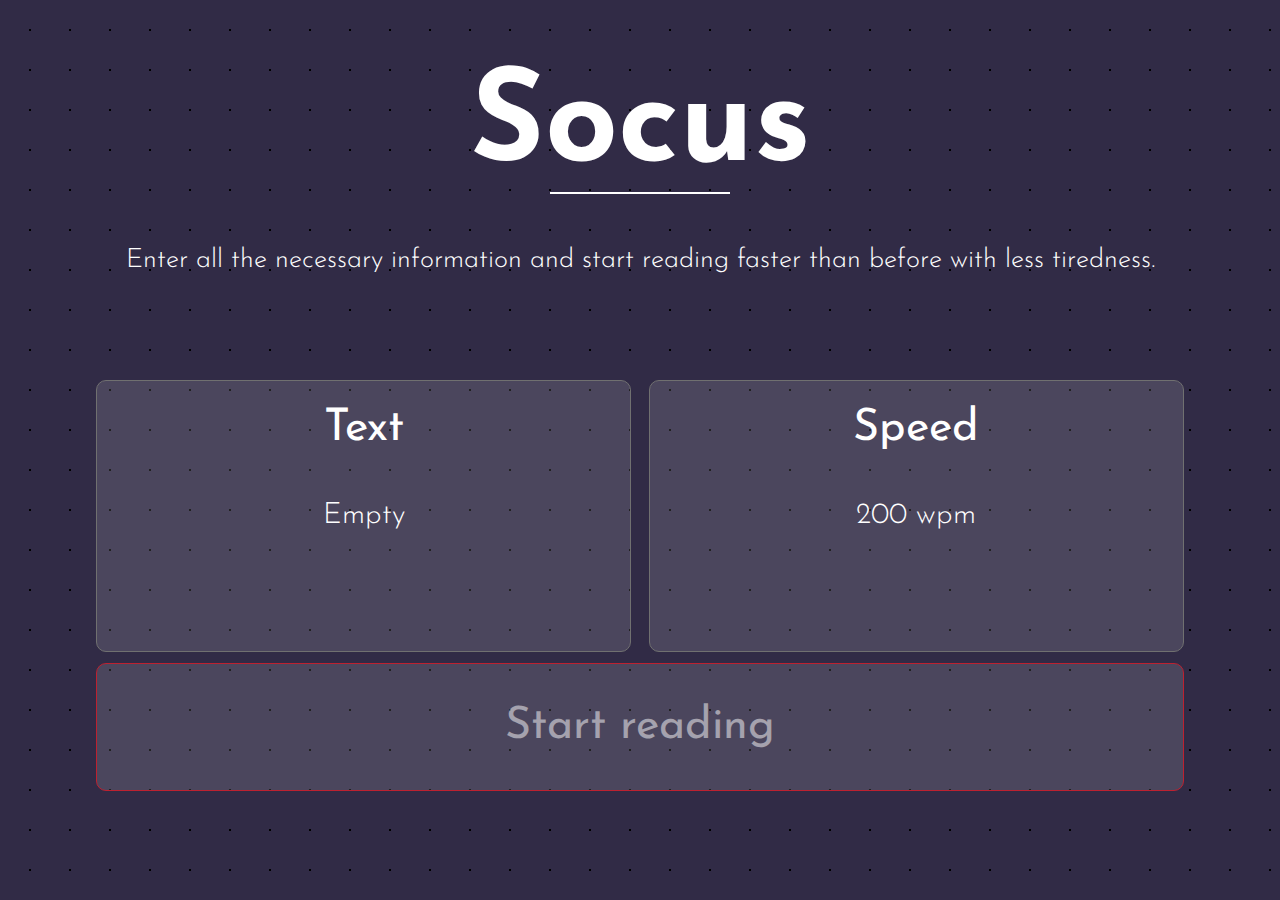
==== src/homepage.html @ 612769eb "Aggiunto popup per aggiungere il testo da leggere + Aggiustamenti minori (cambio colore pulsante se " ====
<!DOCTYPE html>
<html lang="it">
    <head>
        <link rel="shortcut icon" type="image/png" href="../img/socus-logo-purple.png" />
        <title>Socus</title>

        <meta charset="utf-8" />
        <meta name="viewport" content="width=device-width, initial-scale=1.0" />

        <link rel="stylesheet" type="text/css" href="styles/universal.css" />
        <link rel="stylesheet" type="text/css" href="styles/homepage.css" />
        <link rel="preconnect" href="https://fonts.googleapis.com" />
        <link rel="preconnect" href="https://fonts.gstatic.com" crossorigin />
        <link href="https://fonts.googleapis.com/css2?family=Josefin+Sans:wght@100;300;400;700&display=swap" rel="stylesheet" />
    </head>

    <body>
        <span id="title">Socus</span>
        <hr />
        <div id="description">Enter all the necessary information and start reading faster than before with less tiredness.</div>

        <div id="container-buttons">
            <div class="side-button">
                <div class="side-button-title">Text</div>
                <div id="text">Empty</div>
            </div>
            <div class="side-button">
                <div class="side-button-title">Speed</div>
                <div id="speed">200 wpm</div>
            </div>
            <div id="submit">Start reading</div>
        </div>

        <div id="input-text">
            <textarea placeholder="Inserisci testo"></textarea>
            <input type="button" id="save-text" class="disabled-button" value="Salva"></input>
        </div>

        <script src="script.js"></script>
    </body>
</html>
---- src/styles/universal.css ----
body {
    margin: 0;
    padding: 0;
    background-color: #312B46;
    background-image: radial-gradient(black 1px, transparent 0);
    background-size: 40px 40px;
    background-position: 10px 10px;
    /*background-repeat: repeat;*/
    font-family: 'Josefin Sans', sans-serif;
    color: white;
}

hr {
    width: 14vmax; /* aumentare - forse-  */
    height: 2px;
    background-color: white;
    margin: 0 auto;
    border: none;
}
---- src/styles/homepage.css ----
#title {
    display: block;
    margin-top: 5vmax;
    font-size: 14vmax;
    font-weight: 700;
    text-align: center;
    /*border-bottom: 1px solid white;*/
}

/* Cambiare unità di misura */
#description {
    display: block;
    width: 85%;
    height: auto;
    margin: 0 auto;
    margin-top: 4vmax;
    font-weight: 300;
    font-size: 3.1vmax;
    line-height: 1.2;
    text-align: center;
}

#container-buttons {
    display: flex;
    width: 85%;
    height: auto;
    margin: 0 auto;
    margin-top: 10vmax;
    flex-direction: row;
    flex-wrap: wrap;
    justify-content: space-between;
    margin-bottom: 3vmax;
}

.side-button {
    display: flex;
    width: 49%;
    height: 30vh;
    background-color: #FFFFFF21;
    border: 1px solid #707070;
    border-radius: 10px;

    font-weight: 300;
    font-size: 2.3vmax;
    justify-content: center;
    align-items: center;
    flex-direction: column;

    cursor: pointer;
    position: relative;
}

.side-button-title {
    font-size: 3.5vmax;
    font-weight: 400;
    position: absolute;
    top: 3vmax;
}

#submit {
    display: flex;
    width: 100%;
    height: 10vh;
    margin-top: 1%;
    background-color: #FFFFFF21;
    border: 1px solid #BD2130;
    border-radius: 10px;
    /*border: 1px solid #11C43B;
    border: 1px solid #1E7E34;*/

    font-weight: 400;
    font-size: 3.5vmax;
    color: #FFFFFF80;
    justify-content: center;
    align-items: center;

    cursor: not-allowed;
    /*cursor: pointer;*/
}

#input-text {
    position: fixed;
    width: 98%;
    height: 98%;
    background-color: white; /* cambiare colore */
    /* add border */
    border-radius: 20px;
    top: -50%;
    left: 50%;
    transform: translate(-50%, -50%);
    z-index: 420;
    transition: all 0.6s ease-in-out;
}

textarea {
    position: absolute;
    resize: none;
    width: 95%;
    height: 85%;
    border: none; /* modificare */
    border-radius: 20px;
	outline: inherit;
    top: 4%;
    left: 0;
    right: 0;
    margin: 0 auto;
}

#save-text {
    position: absolute;
    width: 80%;
    height: 5vmax;
    bottom: 0;
    left: 50%;
    transform: translate(-50%, -50%);

    border-radius: 10px;
    border-radius: 20px;
	outline: inherit;
    font-size: initial;
    color: white;
    transition: all 0.2s ease-in-out; /* or linear */
}

.disabled-button {
    background-color: #BD2130C4;
    border: 1px solid #BD2130;
    cursor: not-allowed;
}

.enabled-button {
    background-color: #28a745c4;
    border: 1px solid #28a745;
    cursor: pointer;
}

.enabled-button:hover {
    background-color: #28a746eb;
}

.enabled-button:active {
    background-color: #28a746;
}

@media (max-width: 991.98px) {
    #title {
        display: block;
        margin-top: 5vmax;
        font-size: 14vmax;
        font-weight: 700;
        text-align: center;
        /*border-bottom: 1px solid white;*/
    }
    
    /* Cambiare unità di misura */
    #description {
        display: block;
        width: 85%;
        height: auto;
        margin: 0 auto;
        margin-top: 4vmax;
        font-weight: 300;
        font-size: 3.1vmax;
        line-height: 1.2;
        text-align: center;
    }
    
    #container-buttons {
        display: flex;
        width: 85%;
        height: auto;
        margin: 0 auto;
        margin-top: 10vmax;
        flex-direction: row;
        flex-wrap: wrap;
        justify-content: space-between;
        margin-bottom: 3vmax;
    }
    
    .side-button {
        display: flex;
        width: 49%;
        height: 30vh;
        background-color: #FFFFFF21;
        border: 1px solid #707070;
        border-radius: 10px;
    
        font-weight: 300;
        font-size: 2.3vmax;
        justify-content: center;
        align-items: center;
        flex-direction: column;
    
        cursor: pointer;
        position: relative;
    }
    
    .side-button-title {
        font-size: 3.5vmax;
        font-weight: 400;
        position: absolute;
        top: 3vmax;
    }
    
    #submit {
        display: flex;
        width: 100%;
        height: 10vh;
        margin-top: 1%;
        background-color: #FFFFFF21;
        border: 1px solid #707070;
        border-radius: 10px;
        /*border: 1px solid #11C43B;
        border: 1px solid #1E7E34;
        border: 1px solid #BD2130;*/
    
        font-weight: 400;
        font-size: 3.5vmax;
        justify-content: center;
        align-items: center;
    
        cursor: pointer;
    }
}

@media (min-width: 1200px) {
    #title {
        font-size: 10vmax;
        /*font-size: 12vmax;*/
    }
  
    #description {
        font-size: 2.1vmax;
    }
  
    .side-button-title {
        top: 2vmax;
    }
  
    #container-buttons {
        margin-top: 8vmax;
        /*margin-top: 9vmax;*/
    }
    
    #submit {
        height: 14vh;
    }
}
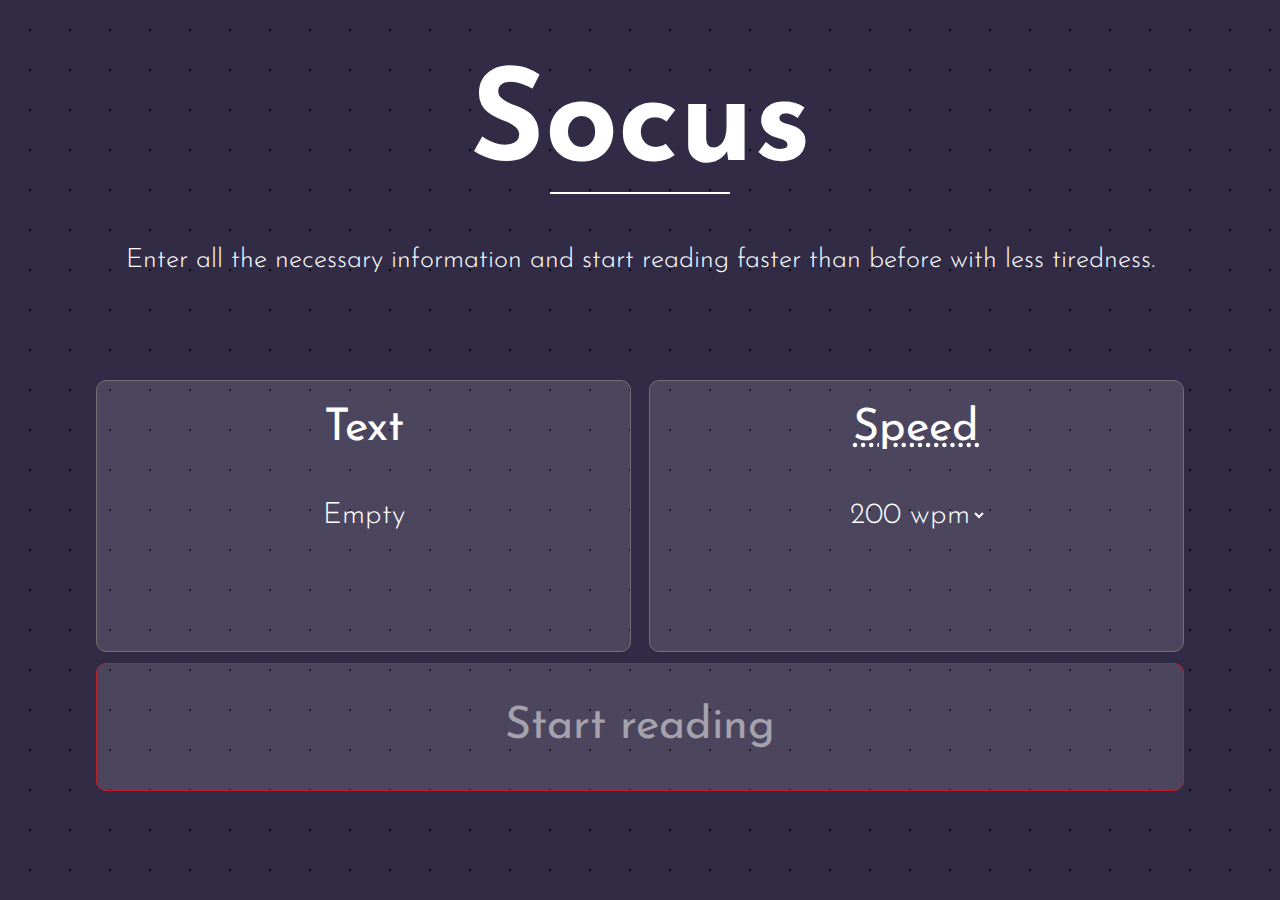
==== commit ed3a8b75: "Homepage finita + Iniziato lato JavaScript riguardante il reader" ====
--- a/src/homepage.html
+++ b/src/homepage.html
@@ -15,6 +15,21 @@
     </head>
 
     <body>
+        <div id="popup" class="input-text-popup">
+            <textarea placeholder="Inserisci testo"></textarea>
+            <div id="input-text-buttons-container">
+                <input type="button" id="save-text" class="disabled-button items-button" value="Save"></input>
+                <input type="button" id="close" class="items-button" value="Close"></input>
+            </div>
+            <div id="confirm-popup" class="input-text-popup">
+                <div id="alert-text"><b>Warning!</b> Unsaved changes will be lose forever.</div>
+                <div id="input-text-buttons-container">
+                    <input type="button" id="cancel" class="items-button" value="Cancel"></input>
+                    <input type="button" id="confirm-close" class="disabled-button items-button" value="Close"></input>
+                </div>
+            </div>
+        </div>
+
         <span id="title">Socus</span>
         <hr />
         <div id="description">Enter all the necessary information and start reading faster than before with less tiredness.</div>
@@ -25,15 +40,16 @@
                 <div id="text">Empty</div>
             </div>
             <div class="side-button">
-                <div class="side-button-title">Speed</div>
-                <div id="speed">200 wpm</div>
+                <div class="side-button-title"><abbr title="World per second">Speed</abbr></div>
+                <select id="speed">
+                    <option value="100">100 wpm</option>
+                    <option value="200" selected="selected">200 wpm</option>
+                    <option value="300">300 wpm</option>
+                    <option value="400">400 wpm</option>
+                    <option value="500">500 wpm</option>
+                </select>
             </div>
-            <div id="submit">Start reading</div>
-        </div>
-
-        <div id="input-text">
-            <textarea placeholder="Inserisci testo"></textarea>
-            <input type="button" id="save-text" class="disabled-button" value="Salva"></input>
+            <div id="submit" class="disabled-button">Start reading</div>
         </div>
 
         <script src="script.js"></script>
--- a/src/styles/universal.css
+++ b/src/styles/universal.css
@@ -16,4 +16,8 @@
     background-color: white;
     margin: 0 auto;
     border: none;
+}
+
+abbr {
+    cursor: help;
 }--- a/src/styles/homepage.css
+++ b/src/styles/homepage.css
@@ -30,6 +30,13 @@
     flex-wrap: wrap;
     justify-content: space-between;
     margin-bottom: 3vmax;
+
+    -webkit-touch-callout: none;
+    -webkit-user-select: none;  
+    -khtml-user-select: none; 
+    -moz-user-select: none;  
+    -ms-user-select: none;    
+    user-select: none;
 }
 
 .side-button {
@@ -57,28 +64,56 @@
     top: 3vmax;
 }
 
+#speed {
+    background-color: transparent;
+    border: none;
+    font-size: 2.3vmax;
+    color: white;
+    font-weight: 300;
+    font-style: normal;
+    font-family: 'Josefin Sans', sans-serif;
+}
+    
+option {
+    font-size: 1.8vmax;
+    background-color: #fff;
+}
+
 #submit {
     display: flex;
     width: 100%;
     height: 10vh;
     margin-top: 1%;
     background-color: #FFFFFF21;
-    border: 1px solid #BD2130;
     border-radius: 10px;
-    /*border: 1px solid #11C43B;
-    border: 1px solid #1E7E34;*/
 
     font-weight: 400;
     font-size: 3.5vmax;
-    color: #FFFFFF80;
     justify-content: center;
     align-items: center;
-
+}
+
+#submit.enabled-button {
+    border: 1px solid #28a745;
+    color:#FFFFFF;
+    cursor: pointer;
+}
+
+#submit.enabled-button:hover, .side-button:hover {
+    background-color: #FFFFFF2E;
+}
+
+#submit.enabled-button:active, .side-button:active {
+    background-color: #FFFFFF40;
+}
+
+#submit.disabled-button {
+    border: 1px solid #BD2130;
+    color:#FFFFFF80;
     cursor: not-allowed;
-    /*cursor: pointer;*/
-}
-
-#input-text {
+}
+
+.input-text-popup {
     position: fixed;
     width: 98%;
     height: 98%;
@@ -106,14 +141,23 @@
     margin: 0 auto;
 }
 
-#save-text {
+#input-text-buttons-container {
     position: absolute;
-    width: 80%;
-    height: 5vmax;
     bottom: 0;
     left: 50%;
     transform: translate(-50%, -50%);
-
+    display: flex;
+    width: 100%;
+    height: auto;
+    justify-content: center;
+    align-items: center;
+    flex-direction: row;
+    flex-wrap: wrap;
+}
+
+.items-button {
+    width: 30%;
+    height: 5vmax;
     border-radius: 10px;
     border-radius: 20px;
 	outline: inherit;
@@ -122,105 +166,126 @@
     transition: all 0.2s ease-in-out; /* or linear */
 }
 
-.disabled-button {
+#save-text.disabled-button {
+    background-color: #28a74594;
+    border: 1px solid #28a745;
+    cursor: not-allowed;
+}
+
+#save-text.enabled-button {
+    background-color: #28a745c4;
+    border: 1px solid #28a745;
+    cursor: pointer;
+}
+
+#save-text.enabled-button:hover {
+    background-color: #28a746eb;
+}
+
+#save-text.enabled-button:active {
+    background-color: #28a746;
+}
+
+#close, #confirm-close {
     background-color: #BD2130C4;
     border: 1px solid #BD2130;
-    cursor: not-allowed;
-}
-
-.enabled-button {
-    background-color: #28a745c4;
-    border: 1px solid #28a745;
-    cursor: pointer;
-}
-
-.enabled-button:hover {
-    background-color: #28a746eb;
-}
-
-.enabled-button:active {
-    background-color: #28a746;
+    cursor: pointer;
+    margin-left: 1%;
+}
+
+#close:hover, #confirm-close:hover {
+    background-color: #BD2130EB;
+}
+
+#close:active, #confirm-close:active {
+    background-color: #BD2130;
+}
+
+#confirm-popup {
+    width: 40%;
+    height: 40%;
+    background-color: #f0f0f0;
+    border: 1px solid #e1e1e1;
+    text-align: center;
+    color: #171717;
+    font-size: 1.3vmax;
+}
+
+#alert-text {
+    margin-top: 15%;
+}
+
+b {
+    display: inline;
+    font-size: 1.4vmax;
+    padding-bottom: 0;
+}
+
+#confirm-close, #cancel {
+    width: 25%;
+    height: 4vmax;
+    cursor: pointer;
+}
+
+#cancel {
+    background-color: #e1e1e1a6;
+    border: 1px solid #ccc;
+    color: #171717;
+}
+
+#cancel:hover {
+    background-color: #e1e1e1d9;
+}
+
+#cancel:active {
+    background-color: #e1e1e1;
 }
 
 @media (max-width: 991.98px) {
     #title {
+        font-size: 14vmax;
+    }
+    
+    #description {
+        font-size: 3.1vmax;
+    }
+    
+    #container-buttons {
+        margin-top: 10vmax;
+    }
+
+    .side-button-title {
+        top: 3vmax;
+    }
+    
+    #submit {
+        height: 10vh;
+    }
+
+    .items-button {
+        border-radius: 10px;
+        font-size: 15px;
+    }
+
+    #confirm-popup {
+        width: 60%;
+        font-size: 1.8vmax;
+    }
+    
+    b {
+        font-size: 2vmax;
         display: block;
-        margin-top: 5vmax;
-        font-size: 14vmax;
-        font-weight: 700;
-        text-align: center;
-        /*border-bottom: 1px solid white;*/
-    }
-    
-    /* Cambiare unità di misura */
-    #description {
-        display: block;
-        width: 85%;
-        height: auto;
-        margin: 0 auto;
-        margin-top: 4vmax;
-        font-weight: 300;
-        font-size: 3.1vmax;
-        line-height: 1.2;
-        text-align: center;
-    }
-    
-    #container-buttons {
-        display: flex;
-        width: 85%;
-        height: auto;
-        margin: 0 auto;
-        margin-top: 10vmax;
-        flex-direction: row;
-        flex-wrap: wrap;
-        justify-content: space-between;
-        margin-bottom: 3vmax;
-    }
-    
-    .side-button {
-        display: flex;
-        width: 49%;
-        height: 30vh;
-        background-color: #FFFFFF21;
-        border: 1px solid #707070;
-        border-radius: 10px;
-    
-        font-weight: 300;
-        font-size: 2.3vmax;
-        justify-content: center;
-        align-items: center;
-        flex-direction: column;
-    
-        cursor: pointer;
-        position: relative;
-    }
-    
-    .side-button-title {
-        font-size: 3.5vmax;
-        font-weight: 400;
-        position: absolute;
-        top: 3vmax;
-    }
-    
-    #submit {
-        display: flex;
-        width: 100%;
-        height: 10vh;
-        margin-top: 1%;
-        background-color: #FFFFFF21;
-        border: 1px solid #707070;
-        border-radius: 10px;
-        /*border: 1px solid #11C43B;
-        border: 1px solid #1E7E34;
-        border: 1px solid #BD2130;*/
-    
-        font-weight: 400;
-        font-size: 3.5vmax;
-        justify-content: center;
-        align-items: center;
-    
-        cursor: pointer;
-    }
+        padding-bottom: 10px;
+    }
+    
+    #confirm-close, #cancel {
+        width: 35%;
+        height: 5vmax;
+    }
+    
+    #alert-text {
+        margin-top: 20%;
+    }    
 }
 
 @media (min-width: 1200px) {
@@ -232,17 +297,45 @@
     #description {
         font-size: 2.1vmax;
     }
+
+    #container-buttons {
+        margin-top: 8vmax;
+        /*margin-top: 9vmax;*/
+    }
   
     .side-button-title {
         top: 2vmax;
     }
-  
-    #container-buttons {
-        margin-top: 8vmax;
-        /*margin-top: 9vmax;*/
-    }
     
     #submit {
         height: 14vh;
     }
-}
+
+    .items-button {
+        border-radius: 20px;
+        font-size: initial;
+    }
+
+
+
+    #confirm-popup {
+        width: 40%;
+        font-size: 1.3vmax;
+    }
+  
+    b {
+        display: inline;
+        font-size: 1.4vmax; 
+        padding-bottom: 0;
+    }
+    
+    #confirm-close, #cancel {
+        width: 25%;
+        height: 4vmax;
+    }
+    
+    #alert-text {
+        margin-top: 15%;
+    }
+
+}
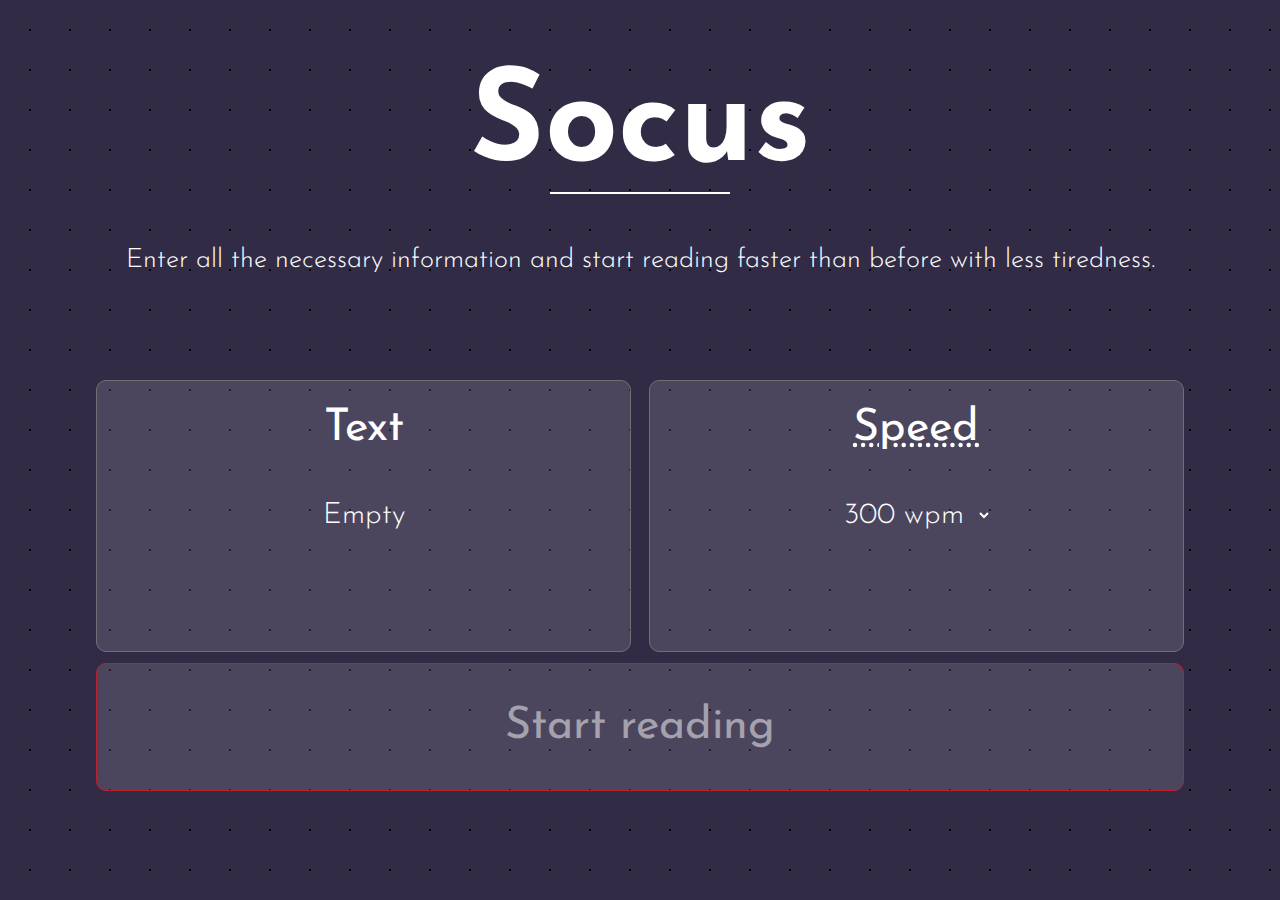
==== commit b1d84d12: "Finito il reader (con aumento graduale della velocità)" ====
--- a/src/homepage.html
+++ b/src/homepage.html
@@ -43,10 +43,15 @@
                 <div class="side-button-title"><abbr title="World per second">Speed</abbr></div>
                 <select id="speed">
                     <option value="100">100 wpm</option>
-                    <option value="200" selected="selected">200 wpm</option>
-                    <option value="300">300 wpm</option>
+                    <option value="200">200 wpm</option>
+                    <option value="300" selected="selected">300 wpm</option>
                     <option value="400">400 wpm</option>
                     <option value="500">500 wpm</option>
+                    <option value="600">600 wpm</option>
+                    <option value="700">700 wpm</option>
+                    <option value="800">800 wpm</option>
+                    <option value="900">900 wpm</option>
+                    <option value="1000">1000 wpm</option>
                 </select>
             </div>
             <div id="submit" class="disabled-button">Start reading</div>
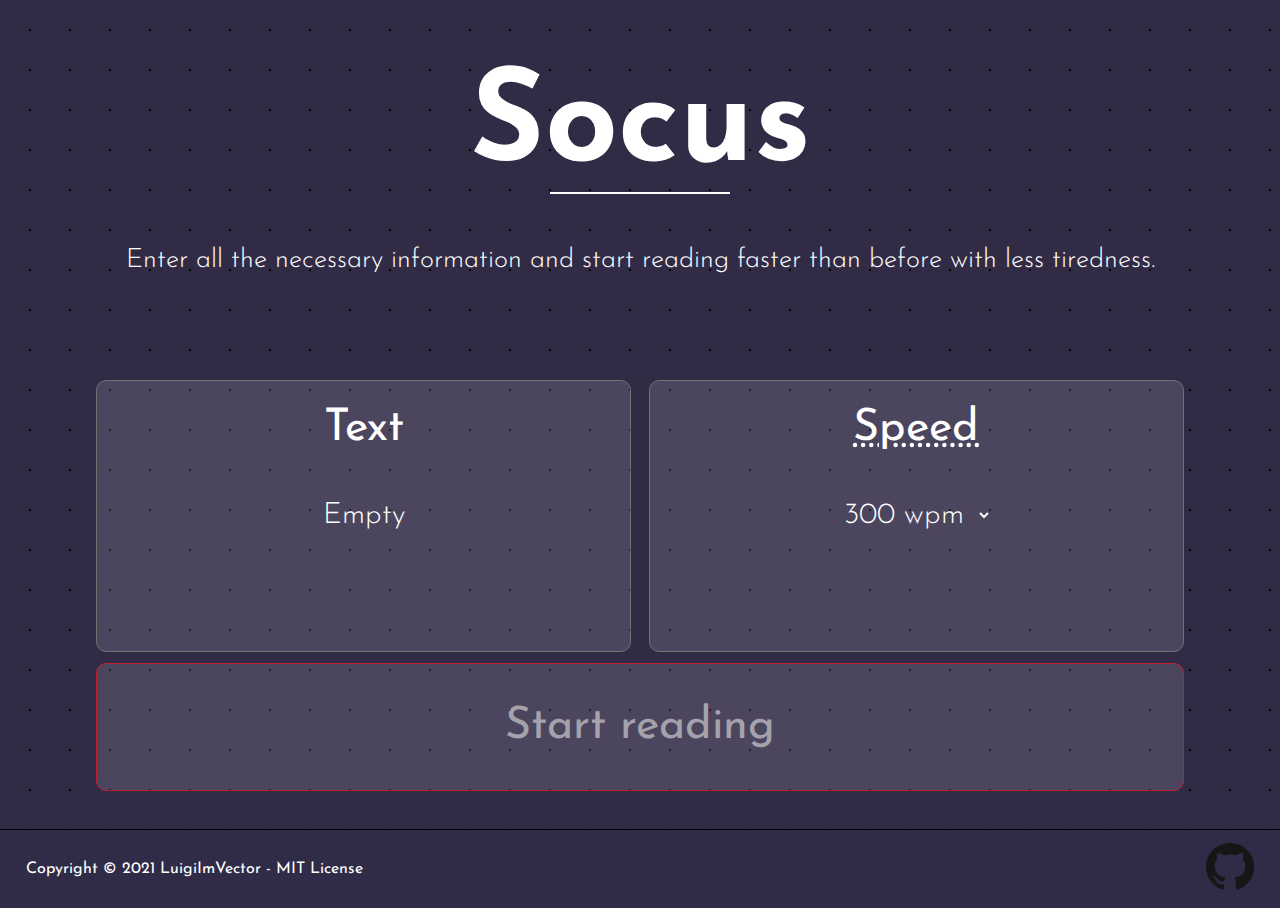
==== commit 3edda733: "Added footer and redirect button when reading is finished" ====
--- a/src/homepage.html
+++ b/src/homepage.html
@@ -1,11 +1,13 @@
 <!DOCTYPE html>
 <html lang="it">
     <head>
-        <link rel="shortcut icon" type="image/png" href="../img/socus-logo-purple.png" />
-        <title>Socus</title>
+        <link rel="shortcut icon" type="image/png" href="../img/logo.png" />
+        <title>Socus - Speed Reading</title>
 
         <meta charset="utf-8" />
         <meta name="viewport" content="width=device-width, initial-scale=1.0" />
+        <meta name="description" content="Speed reading tool easy to use. Read without distraction and improve your speed, even when you are tired.">
+
 
         <link rel="stylesheet" type="text/css" href="styles/universal.css" />
         <link rel="stylesheet" type="text/css" href="styles/homepage.css" />
@@ -16,7 +18,7 @@
 
     <body>
         <div id="popup" class="input-text-popup">
-            <textarea placeholder="Inserisci testo"></textarea>
+            <textarea placeholder="Insert text"></textarea>
             <div id="input-text-buttons-container">
                 <input type="button" id="save-text" class="disabled-button items-button" value="Save"></input>
                 <input type="button" id="close" class="items-button" value="Close"></input>
@@ -28,6 +30,7 @@
                     <input type="button" id="confirm-close" class="disabled-button items-button" value="Close"></input>
                 </div>
             </div>
+            <div id="how-it-works">How it works?</div>
         </div>
 
         <span id="title">Socus</span>
@@ -57,6 +60,13 @@
             <div id="submit" class="disabled-button">Start reading</div>
         </div>
 
+        <footer>
+            <span>Copyright © 2021 LuigiImVector - MIT License  </span>
+            <a href="https://github.com/LuigiImVector" target="_blank">
+                <img src="../img/GitHub-Mark-64px.png" alt="Github logo" />
+            </a>
+        </footer>
+
         <script src="script.js"></script>
     </body>
 </html>--- a/src/styles/universal.css
+++ b/src/styles/universal.css
@@ -11,7 +11,7 @@
 }
 
 hr {
-    width: 14vmax; /* aumentare - forse-  */
+    width: 14vmax; /* incrase - maybe -  */
     height: 2px;
     background-color: white;
     margin: 0 auto;
--- a/src/styles/homepage.css
+++ b/src/styles/homepage.css
@@ -1,124 +1,9 @@
-#title {
-    display: block;
-    margin-top: 5vmax;
-    font-size: 14vmax;
-    font-weight: 700;
-    text-align: center;
-    /*border-bottom: 1px solid white;*/
-}
-
-/* Cambiare unità di misura */
-#description {
-    display: block;
-    width: 85%;
-    height: auto;
-    margin: 0 auto;
-    margin-top: 4vmax;
-    font-weight: 300;
-    font-size: 3.1vmax;
-    line-height: 1.2;
-    text-align: center;
-}
-
-#container-buttons {
-    display: flex;
-    width: 85%;
-    height: auto;
-    margin: 0 auto;
-    margin-top: 10vmax;
-    flex-direction: row;
-    flex-wrap: wrap;
-    justify-content: space-between;
-    margin-bottom: 3vmax;
-
-    -webkit-touch-callout: none;
-    -webkit-user-select: none;  
-    -khtml-user-select: none; 
-    -moz-user-select: none;  
-    -ms-user-select: none;    
-    user-select: none;
-}
-
-.side-button {
-    display: flex;
-    width: 49%;
-    height: 30vh;
-    background-color: #FFFFFF21;
-    border: 1px solid #707070;
-    border-radius: 10px;
-
-    font-weight: 300;
-    font-size: 2.3vmax;
-    justify-content: center;
-    align-items: center;
-    flex-direction: column;
-
-    cursor: pointer;
-    position: relative;
-}
-
-.side-button-title {
-    font-size: 3.5vmax;
-    font-weight: 400;
-    position: absolute;
-    top: 3vmax;
-}
-
-#speed {
-    background-color: transparent;
-    border: none;
-    font-size: 2.3vmax;
-    color: white;
-    font-weight: 300;
-    font-style: normal;
-    font-family: 'Josefin Sans', sans-serif;
-}
-    
-option {
-    font-size: 1.8vmax;
-    background-color: #fff;
-}
-
-#submit {
-    display: flex;
-    width: 100%;
-    height: 10vh;
-    margin-top: 1%;
-    background-color: #FFFFFF21;
-    border-radius: 10px;
-
-    font-weight: 400;
-    font-size: 3.5vmax;
-    justify-content: center;
-    align-items: center;
-}
-
-#submit.enabled-button {
-    border: 1px solid #28a745;
-    color:#FFFFFF;
-    cursor: pointer;
-}
-
-#submit.enabled-button:hover, .side-button:hover {
-    background-color: #FFFFFF2E;
-}
-
-#submit.enabled-button:active, .side-button:active {
-    background-color: #FFFFFF40;
-}
-
-#submit.disabled-button {
-    border: 1px solid #BD2130;
-    color:#FFFFFF80;
-    cursor: not-allowed;
-}
 
 .input-text-popup {
     position: fixed;
     width: 98%;
     height: 98%;
-    background-color: white; /* cambiare colore */
-    /* add border */
+    background-color: white;
     border-radius: 20px;
     top: -50%;
     left: 50%;
@@ -132,7 +17,7 @@
     resize: none;
     width: 95%;
     height: 85%;
-    border: none; /* modificare */
+    border: none;
     border-radius: 20px;
 	outline: inherit;
     top: 4%;
@@ -241,32 +126,164 @@
     background-color: #e1e1e1;
 }
 
+#how-it-works {
+    position: absolute;
+    bottom: 2%;
+    left: 50%;
+    transform: translate(-50%, 0);
+    color: #121212;
+    font-size: 1vmax;
+    text-decoration: underline;
+    text-decoration-style: dotted;
+    cursor: pointer;
+}
+
+#how-it-works:hover {
+    text-decoration: none;
+}
+
+#title {
+    display: block;
+    margin-top: 5vmax;
+    font-size: 14vmax;
+    font-weight: 700;
+    text-align: center;
+    /*border-bottom: 1px solid white;*/
+}
+
+#description {
+    display: block;
+    width: 85%;
+    height: auto;
+    margin: 0 auto;
+    margin-top: 4vmax;
+    font-weight: 300;
+    font-size: 3.1vmax;
+    line-height: 1.2;
+    text-align: center;
+}
+
+#container-buttons {
+    display: flex;
+    width: 85%;
+    height: auto;
+    margin: 0 auto;
+    margin-top: 10vmax;
+    flex-direction: row;
+    flex-wrap: wrap;
+    justify-content: space-between;
+    margin-bottom: 3vmax;
+
+    -webkit-touch-callout: none;
+    -webkit-user-select: none;  
+    -khtml-user-select: none; 
+    -moz-user-select: none;  
+    -ms-user-select: none;    
+    user-select: none;
+}
+
+.side-button {
+    display: flex;
+    width: 49%;
+    height: 30vh;
+    background-color: #FFFFFF21;
+    border: 1px solid #707070;
+    border-radius: 10px;
+
+    font-weight: 300;
+    font-size: 2.3vmax;
+    justify-content: center;
+    align-items: center;
+    flex-direction: column;
+
+    cursor: pointer;
+    position: relative;
+}
+
+.side-button-title {
+    font-size: 3.5vmax;
+    font-weight: 400;
+    position: absolute;
+    top: 3vmax;
+}
+
+#speed {
+    background-color: transparent;
+    border: none;
+    font-size: 2.3vmax;
+    color: white;
+    font-weight: 300;
+    font-style: normal;
+    font-family: 'Josefin Sans', sans-serif;
+}
+    
+option {
+    font-size: 1.8vmax;
+    background-color: #fff;
+}
+
+#submit {
+    display: flex;
+    width: 100%;
+    height: 10vh;
+    margin-top: 1%;
+    background-color: #FFFFFF21;
+    border-radius: 10px;
+
+    font-weight: 400;
+    font-size: 3.5vmax;
+    justify-content: center;
+    align-items: center;
+}
+
+#submit.enabled-button {
+    border: 1px solid #28a745;
+    color:#FFFFFF;
+    cursor: pointer;
+}
+
+#submit.enabled-button:hover, .side-button:hover {
+    background-color: #FFFFFF2E;
+}
+
+#submit.enabled-button:active, .side-button:active {
+    background-color: #FFFFFF40;
+}
+
+#submit.disabled-button {
+    border: 1px solid #BD2130;
+    color:#FFFFFF80;
+    cursor: not-allowed;
+}
+
+footer {
+    display: flex;
+    width: 100%;
+    height: auto;
+    padding: 1% 0;
+    border-top: 1px solid black;
+    background-color: #312B46E6;
+    /*background-color: #312B46;*/
+    justify-content: space-between;
+    align-items: center;
+    flex-direction: row;
+}
+
+footer > span {
+    font-size: initial;
+    margin: 0 0 0 2%;
+}
+
+footer > a {
+    margin: 0 2% 0 0;
+}
+
+footer > a > img {
+    width: 48px;
+    height: auto;
+}
+
 @media (max-width: 991.98px) {
-    #title {
-        font-size: 14vmax;
-    }
-    
-    #description {
-        font-size: 3.1vmax;
-    }
-    
-    #container-buttons {
-        margin-top: 10vmax;
-    }
-
-    .side-button-title {
-        top: 3vmax;
-    }
-    
-    #submit {
-        height: 10vh;
-    }
-
-    .items-button {
-        border-radius: 10px;
-        font-size: 15px;
-    }
-
     #confirm-popup {
         width: 60%;
         font-size: 1.8vmax;
@@ -286,38 +303,54 @@
     #alert-text {
         margin-top: 20%;
     }    
+
+    #how-it-works {
+        bottom: 0%;
+        font-size: 1.8vmax;
+    }
+
+    #title {
+        font-size: 14vmax;
+    }
+    
+    #description {
+        font-size: 3.1vmax;
+    }
+    
+    #container-buttons {
+        margin-top: 10vmax;
+    }
+
+    .side-button-title {
+        top: 3vmax;
+    }
+    
+    #submit {
+        height: 10vh;
+    }
+
+    .items-button {
+        border-radius: 10px;
+        font-size: 15px;
+    }
+
+    footer {
+        padding: 5% 0;
+        flex-direction: column;
+    }
+    
+    footer > span {
+        font-size: 0.8em;
+        margin: 0 2% 5% 0;
+    }
+    
+    footer > a > img {
+        width: 48px;
+        /*width: 32px;*/
+    }
 }
 
 @media (min-width: 1200px) {
-    #title {
-        font-size: 10vmax;
-        /*font-size: 12vmax;*/
-    }
-  
-    #description {
-        font-size: 2.1vmax;
-    }
-
-    #container-buttons {
-        margin-top: 8vmax;
-        /*margin-top: 9vmax;*/
-    }
-  
-    .side-button-title {
-        top: 2vmax;
-    }
-    
-    #submit {
-        height: 14vh;
-    }
-
-    .items-button {
-        border-radius: 20px;
-        font-size: initial;
-    }
-
-
-
     #confirm-popup {
         width: 40%;
         font-size: 1.3vmax;
@@ -338,4 +371,49 @@
         margin-top: 15%;
     }
 
-}
+    #how-it-works {
+        bottom: 1%;
+        font-size: 1vmax;
+    }
+
+    #title {
+        font-size: 10vmax;
+        /*font-size: 12vmax;*/
+    }
+  
+    #description {
+        font-size: 2.1vmax;
+    }
+
+    #container-buttons {
+        margin-top: 8vmax;
+        /*margin-top: 9vmax;*/
+    }
+  
+    .side-button-title {
+        top: 2vmax;
+    }
+    
+    #submit {
+        height: 14vh;
+    }
+
+    .items-button {
+        border-radius: 20px;
+        font-size: initial;
+    }
+
+    footer {
+        padding: 1% 0;
+        flex-direction: row;
+    }
+    
+    footer > span {
+        font-size: initial;
+        margin: 0 0 0 2%;
+    }
+    
+    footer > a > img {
+        width: 48px;
+    }
+}
